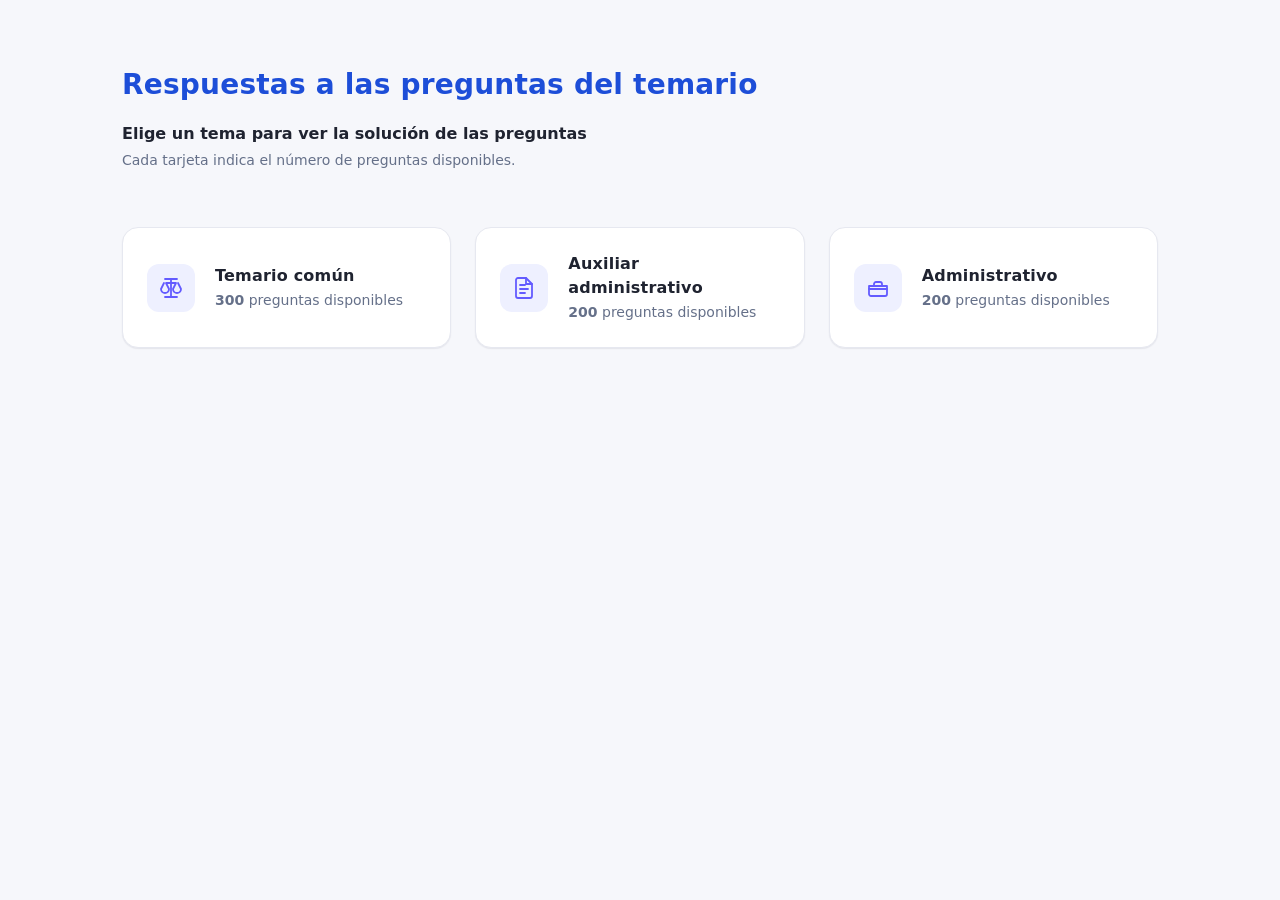
==== html/index.html @ 927ed0c7 "Update and rename index_todo.html to index.html" ====
<!doctype html>
<html lang="es">
<head>
  <meta charset="utf-8" />
  <meta name="viewport" content="width=device-width,initial-scale=1" />
  <title>Respuestas a las preguntas del temario</title>
  <meta name="description" content="Elige un tema para practicar. Cada tarjeta indica el número de preguntas disponibles." />
  <style>
    /* ====== Diseño base (variables) ====== */
    :root{
      --bg: #f6f7fb;
      --card: #ffffff;
      --text: #1f2330;
      --muted: #657089;
      --border: #e6e8f0;
      --brand: #635bff; /* violeta suave */
      --brand-ink: #463cff;
      --icon-bg: #eef0ff;
      --radius-lg: 16px;
      --radius-md: 12px;
      --shadow-sm: 0 1px 2px rgba(16,24,40,.04), 0 1px 1px rgba(16,24,40,.04);
      --shadow-md: 0 8px 24px rgba(16,24,40,.08);
      --focus: 2px solid #9aa5ff;
      --container: clamp(280px, 92vw, 1100px);
      --space-1: .25rem;
      --space-2: .5rem;
      --space-3: .75rem;
      --space-4: 1rem;
      --space-5: 1.25rem;
      --space-6: 1.5rem;
      --space-7: 2rem;
      --space-8: 2.5rem;
    }
    @media (prefers-color-scheme: dark){
      :root{
        --bg: #0f121a;
        --card: #151928;
        --text: #e8ecf8;
        --muted: #a3adbf;
        --border: #2a3145;
        --icon-bg: #1e2440;
        --shadow-sm: none;
        --shadow-md: 0 12px 30px rgba(0,0,0,.35);
        --focus: 2px solid #7b84ff;
      }
    }

    /* ====== Reset/Tipografía ====== */
    html,body{height:100%}
    *{box-sizing:border-box}
    body{
      margin:0;
      font: 15px/1.5 ui-sans-serif, system-ui, -apple-system, "Segoe UI", Roboto, "Helvetica Neue", Arial, "Noto Sans", "Apple Color Emoji","Segoe UI Emoji";
      color: var(--text);
      background: var(--bg);
      -webkit-font-smoothing: antialiased;
      -moz-osx-font-smoothing: grayscale;
    }
    a{color:inherit;text-decoration:none}

    /* ====== Layout ====== */
    .container{
      width: var(--container);
      margin: 0 auto;
      padding: clamp(16px, 3vw, 32px);
    }
    header.page-header{
      padding-block: var(--space-7) var(--space-6);
    }
    h1{
      font-size: clamp(20px, 3vw, 28px);
      font-weight: 800;
      margin: 0 0 var(--space-4);
      letter-spacing: .2px;
	  color: rgb(29 78 216 / var(--tw-text-opacity, 1));
    }
    .lead{
      font-size: clamp(14px, 2.2vw, 16px);
      margin: 0 0 var(--space-1);
      font-weight: 600;
    }
    .hint{
      color: var(--muted);
      margin: 0;
      font-size: 14px;
    }

    /* ====== Grid de tarjetas ====== */
    .cards{
      margin-top: var(--space-7);
      display: grid;
      grid-template-columns: repeat(12, 1fr);
      gap: var(--space-6);
    }
    /* 1 col móvil, 2 cols tablet, 3 cols desktop */
    .cards > a.card{
      grid-column: span 12;
    }
    @media (min-width: 640px){
      .cards > a.card{ grid-column: span 6; }
    }
    @media (min-width: 980px){
      .cards > a.card{ grid-column: span 4; }
    }

    /* ====== Tarjeta ====== */
    .card{
      background: var(--card);
      border: 1px solid var(--border);
      border-radius: var(--radius-lg);
      box-shadow: var(--shadow-sm);
      padding: var(--space-6);
      display: grid;
      grid-template-columns: auto 1fr auto;
      gap: var(--space-5);
      align-items: center;
      transition: border-color .2s ease, box-shadow .2s ease, transform .06s ease;
      position: relative;
      isolation: isolate;
    }
    .card:hover{
      border-color: color-mix(in oklab, var(--brand) 30%, var(--border));
      box-shadow: var(--shadow-md);
    }
    .card:active{ transform: translateY(1px); }
    .card:focus-visible{
      outline: none;
      box-shadow: 0 0 0 4px color-mix(in oklab, var(--brand) 25%, transparent);
      border-color: var(--brand);
    }

    /* Icono circular */
    .card .icon-wrap{
      width: 48px; height: 48px;
      border-radius: 12px;
      background: var(--icon-bg);
      display: grid; place-items: center;
      color: var(--brand);
    }
    .card .icon{ width: 24px; height: 24px; display: block }
    .card:hover .icon { transform: translateY(-1px); transition: transform .2s ease }

    /* Texto */
    .card h3{
      margin: 0 0 2px;
      font-size: 16px;
      font-weight: 700;
      letter-spacing: .2px;
    }
    .card p{
      margin: 0;
      color: var(--muted);
      font-size: 14px;
    }

    /* Flecha -->
    .card .chev{
      width: 20px; height: 20px;
      color: var(--brand);
      opacity: .85;
      transform: translateX(-2px);
      transition: transform .2s ease, opacity .2s ease;
    }
    .card:hover .chev{ transform: translateX(0); opacity: 1; }

    /* Etiquetas opcionales (mejora) */
    .tags{
      display:flex; gap:6px; margin-top:8px;
    }
    .tag{
      font-size: 12px; color: var(--brand);
      background: color-mix(in oklab, var(--icon-bg) 65%, white);
      border: 1px solid var(--border);
      padding: 2px 8px; border-radius: 999px;
      display:inline-flex; align-items:center; gap:6px;
    }
    .tag .dot{
      width:6px;height:6px;border-radius:50%;background:var(--brand);
    }

    /* Accesibilidad: sólo-para-lectores */
    .sr-only{
      position:absolute; width:1px; height:1px; padding:0; margin:-1px; overflow:hidden; clip:rect(0,0,0,0); white-space:nowrap; border:0;
    }
  </style>
</head>
<body>
  <main class="container">
    <header class="page-header" aria-labelledby="page-title">
      <h1 id="page-title">Respuestas a las preguntas del temario</h1>
      <p class="lead">Elige un tema para ver la solución de las preguntas</p>
      <p class="hint">Cada tarjeta indica el número de preguntas disponibles.</p>
    </header>

    <section class="cards" aria-label="Temas disponibles">
      <!-- Temario común -->
      <a class="card" href="temario-comun.html" aria-label="Abrir Temario común, 300 preguntas disponibles">
        <span class="icon-wrap" aria-hidden="true">
          <!-- Balanza / justicia -->
          <svg class="icon" viewBox="0 0 24 24" fill="none" stroke="currentColor" stroke-width="1.8" stroke-linecap="round" stroke-linejoin="round" aria-hidden="true">
            <path d="M12 3v18M6 21h12M18 3H6M5 7l-3 6a4 4 0 0 0 8 0L7 7h10l-3 6a4 4 0 0 0 8 0l-3-6"/>
          </svg>
        </span>
        <div>
          <h3>Temario común</h3>
          <p><strong>300</strong> preguntas disponibles</p>
          <!--div class="tags" aria-hidden="true">
            <span class="tag"><span class="dot"></span>General</span>
            <span class="tag"><span class="dot"></span>Actualizado</span>
          </div-->
        </div>
        <svg class="chev" viewBox="0 0 24 24" fill="none" stroke="currentColor" stroke-width="2" aria-hidden="true">
          <path d="M9 18l6-6-6-6"/>
        </svg>
      </a>

      <!-- Auxiliar administrativo -->
      <a class="card" href="auxiliar-administrativo.html" aria-label="Abrir Auxiliar administrativo, 200 preguntas disponibles">
        <span class="icon-wrap" aria-hidden="true">
          <!-- Documento -->
          <svg class="icon" viewBox="0 0 24 24" fill="none" stroke="currentColor" stroke-width="1.8" stroke-linecap="round" stroke-linejoin="round" aria-hidden="true">
            <path d="M14 2H6a2 2 0 0 0-2 2v16a2 2 0 0 0 2 2h12a2 2 0 0 0 2-2V8z"/>
            <path d="M14 2v6h6M8 13h8M8 17h5M8 9h5"/>
          </svg>
        </span>
        <div>
          <h3>Auxiliar administrativo</h3>
          <p><strong>200</strong> preguntas disponibles</p>
          <!--div class="tags" aria-hidden="true">
            <span class="tag"><span class="dot"></span>Documentación</span>
            <span class="tag"><span class="dot"></span>Gestión</span>
          </div-->
        </div>
        <svg class="chev" viewBox="0 0 24 24" fill="none" stroke="currentColor" stroke-width="2" aria-hidden="true">
          <path d="M9 18l6-6-6-6"/>
        </svg>
      </a>

      <!-- Administrativo -->
      <a class="card" href="administrativo.html" aria-label="Abrir Administrativo, 200 preguntas disponibles">
        <span class="icon-wrap" aria-hidden="true">
          <!-- Maletín -->
          <svg class="icon" viewBox="0 0 24 24" fill="none" stroke="currentColor" stroke-width="1.8" stroke-linecap="round" stroke-linejoin="round" aria-hidden="true">
            <path d="M10 6h4a2 2 0 0 1 2 2v2h-8V8a2 2 0 0 1 2-2z"/>
            <path d="M3 10h18v8a2 2 0 0 1-2 2H5a2 2 0 0 1-2-2z"/>
            <path d="M3 13h18"/>
          </svg>
        </span>
        <div>
          <h3>Administrativo</h3>
          <p><strong>200</strong> preguntas disponibles</p>
          <!--div class="tags" aria-hidden="true">
            <span class="tag"><span class="dot"></span>Oficina</span>
            <span class="tag"><span class="dot"></span>Procesos</span>
          </div-->
        </div>
        <svg class="chev" viewBox="0 0 24 24" fill="none" stroke="currentColor" stroke-width="2" aria-hidden="true">
          <path d="M9 18l6-6-6-6"/>
        </svg>
      </a>
    </section>

    <p class="sr-only" aria-live="polite">3 temas disponibles. Usa tabulador para navegar por las tarjetas y presiona Enter para abrir un tema.</p>
  </main>
</body>
</html>
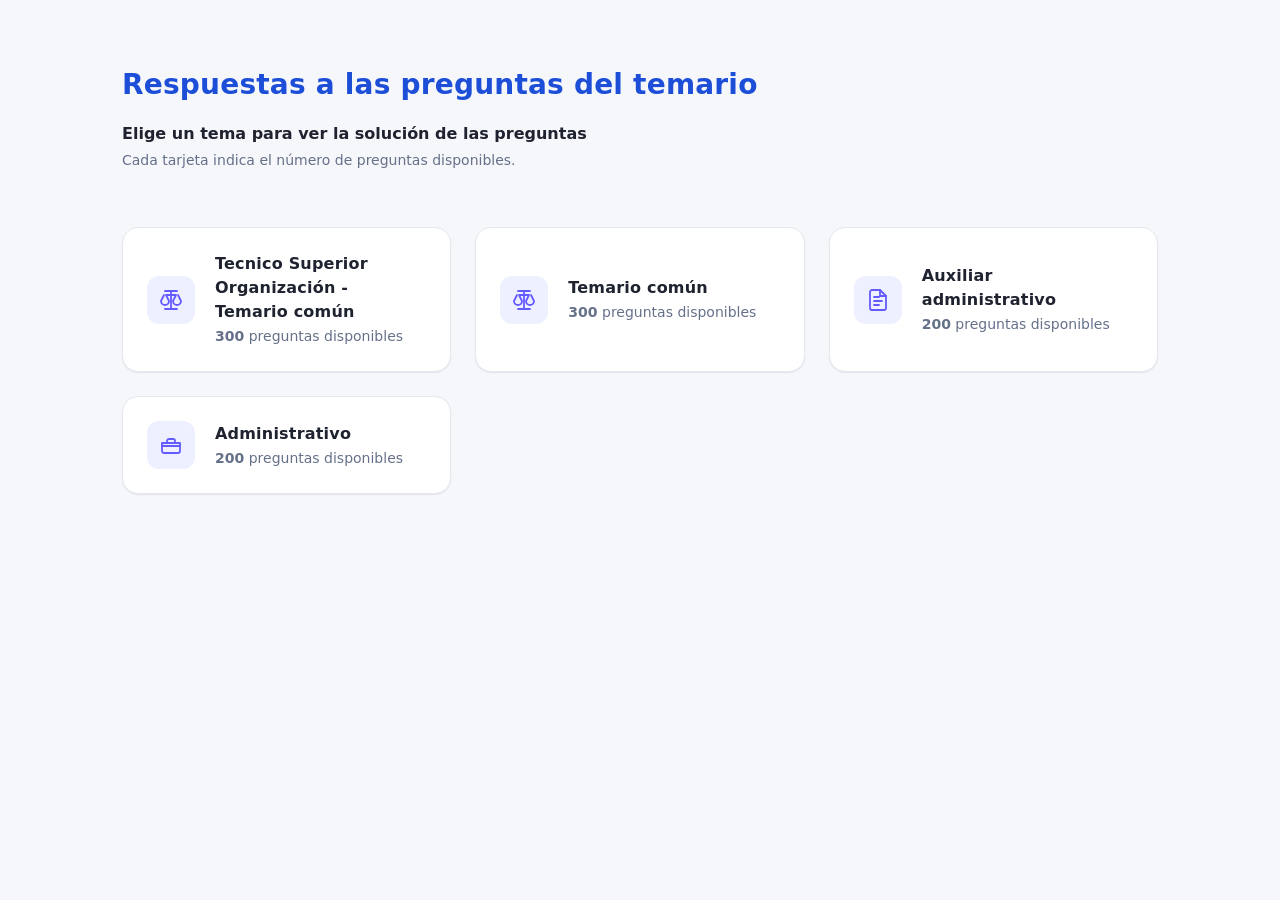
==== commit 1f54c9df: "Update index.html" ====
--- a/html/index.html
+++ b/html/index.html
@@ -193,6 +193,27 @@
     </header>
 
     <section class="cards" aria-label="Temas disponibles">
+ 	<!-- Tecnico Superior Organización - Temario común -->
+      <a class="card" href="tecnico-superior-temario-comun.html" aria-label="Tecnico Superior Organización - Abrir Temario común, 300 preguntas disponibles">
+        <span class="icon-wrap" aria-hidden="true">
+          <!-- Balanza / justicia -->
+          <svg class="icon" viewBox="0 0 24 24" fill="none" stroke="currentColor" stroke-width="1.8" stroke-linecap="round" stroke-linejoin="round" aria-hidden="true">
+            <path d="M12 3v18M6 21h12M18 3H6M5 7l-3 6a4 4 0 0 0 8 0L7 7h10l-3 6a4 4 0 0 0 8 0l-3-6"/>
+          </svg>
+        </span>
+        <div>
+          <h3>Tecnico Superior Organización - Temario común</h3>
+          <p><strong>300</strong> preguntas disponibles</p>
+          <!--div class="tags" aria-hidden="true">
+            <span class="tag"><span class="dot"></span>General</span>
+            <span class="tag"><span class="dot"></span>Actualizado</span>
+          </div-->
+        </div>
+        <svg class="chev" viewBox="0 0 24 24" fill="none" stroke="currentColor" stroke-width="2" aria-hidden="true">
+          <path d="M9 18l6-6-6-6"/>
+        </svg>
+      </a>
+		
       <!-- Temario común -->
       <a class="card" href="temario-comun.html" aria-label="Abrir Temario común, 300 preguntas disponibles">
         <span class="icon-wrap" aria-hidden="true">
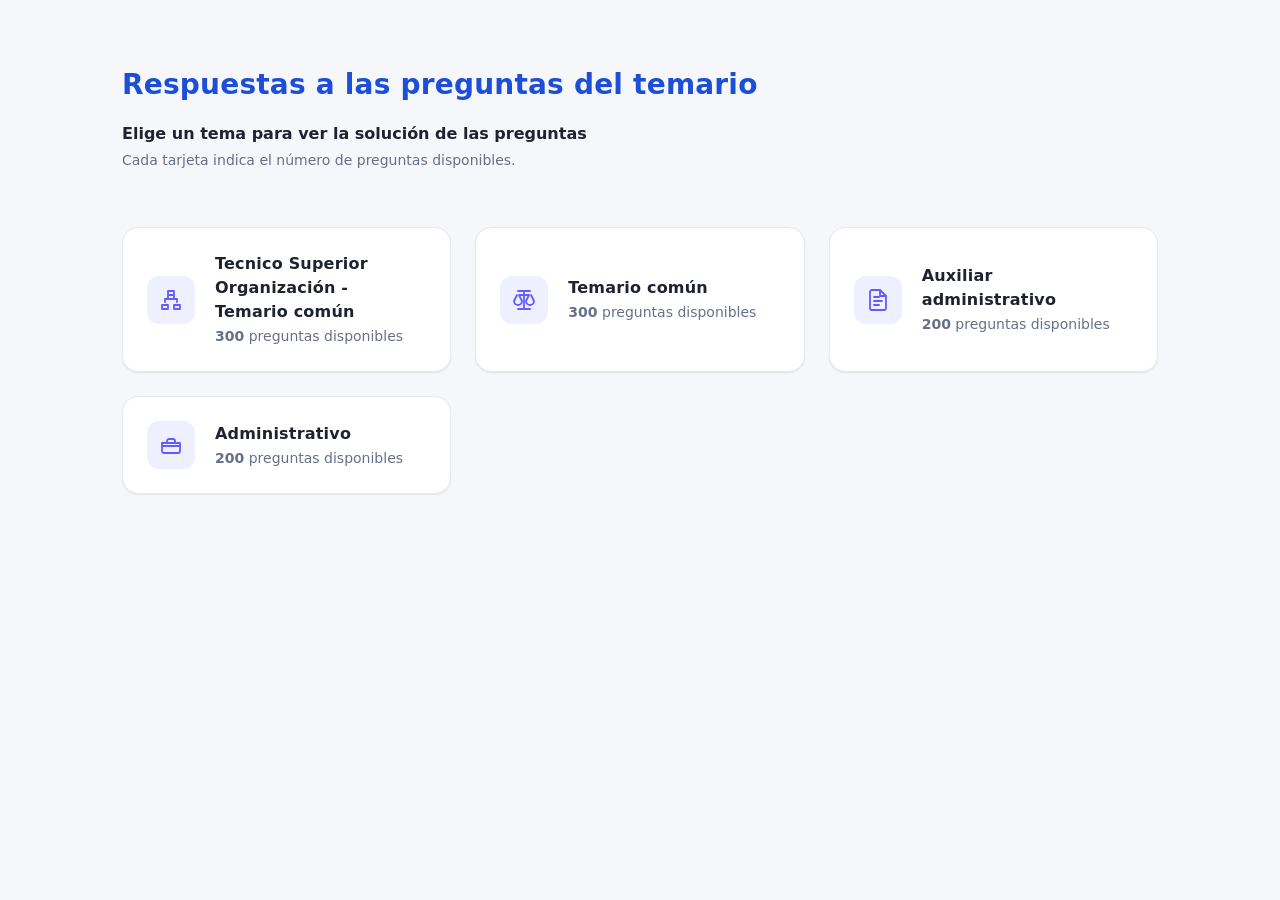
==== commit 0797df65: "Update index.html" ====
--- a/html/index.html
+++ b/html/index.html
@@ -194,12 +194,15 @@
 
     <section class="cards" aria-label="Temas disponibles">
  	<!-- Tecnico Superior Organización - Temario común -->
-      <a class="card" href="tecnico-superior-temario-comun.html" aria-label="Tecnico Superior Organización - Abrir Temario común, 300 preguntas disponibles">
+      <a class="card" href="tecnico-superior-temario-comun.html" aria-label="Tecnico Superior Organización - Abrir Temario común, 200 preguntas disponibles">
         <span class="icon-wrap" aria-hidden="true">
           <!-- Balanza / justicia -->
-          <svg class="icon" viewBox="0 0 24 24" fill="none" stroke="currentColor" stroke-width="1.8" stroke-linecap="round" stroke-linejoin="round" aria-hidden="true">
+          <!-- svg class="icon" viewBox="0 0 24 24" fill="none" stroke="currentColor" stroke-width="1.8" stroke-linecap="round" stroke-linejoin="round" aria-hidden="true">
             <path d="M12 3v18M6 21h12M18 3H6M5 7l-3 6a4 4 0 0 0 8 0L7 7h10l-3 6a4 4 0 0 0 8 0l-3-6"/>
-          </svg>
+		</svg -->
+		<svg class="icon" viewBox="0 0 24 24" fill="none" stroke="currentColor" stroke-width="1.8" stroke-linecap="round" stroke-linejoin="round" aria-hidden="true">
+  			<path d="M9 3h6v4H9zm-6 14h6v4H3zm12 0h6v4h-6zm-6-10v4h6V7M6 14v-3h12v3"/>
+		</svg>
         </span>
         <div>
           <h3>Tecnico Superior Organización - Temario común</h3>
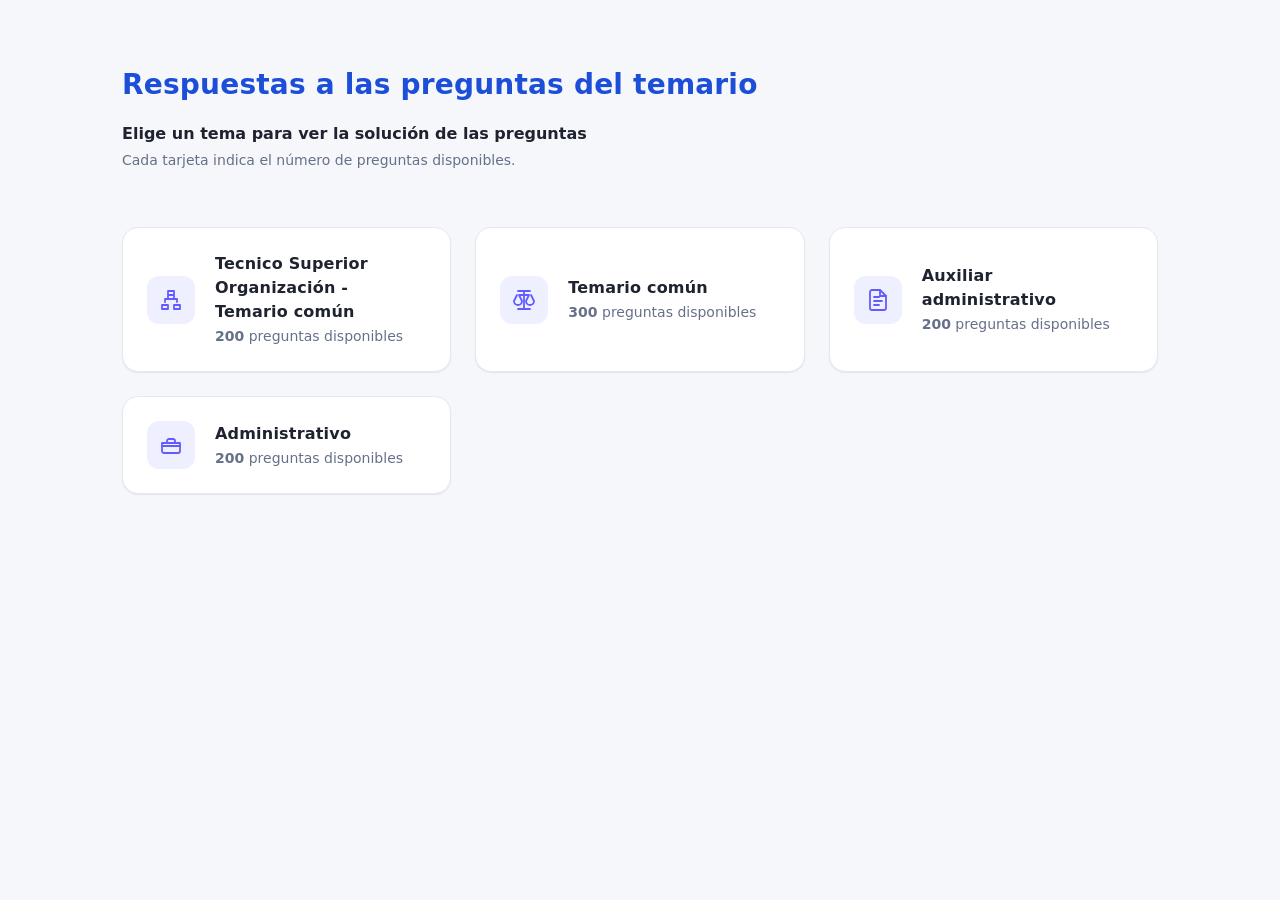
==== commit cfd814ec: "Update index.html" ====
--- a/html/index.html
+++ b/html/index.html
@@ -206,7 +206,7 @@
         </span>
         <div>
           <h3>Tecnico Superior Organización - Temario común</h3>
-          <p><strong>300</strong> preguntas disponibles</p>
+          <p><strong>200</strong> preguntas disponibles</p>
           <!--div class="tags" aria-hidden="true">
             <span class="tag"><span class="dot"></span>General</span>
             <span class="tag"><span class="dot"></span>Actualizado</span>
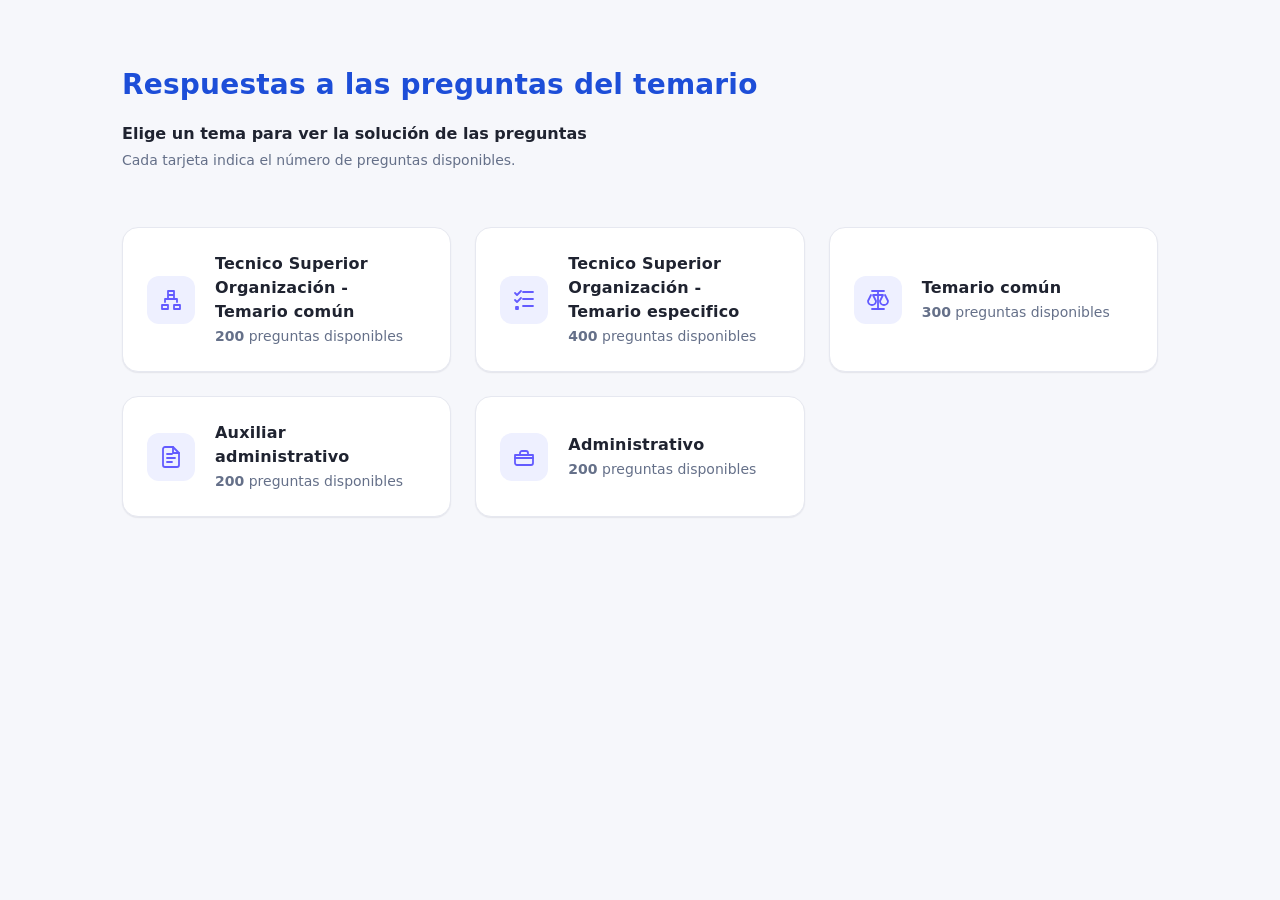
==== commit 8b84f069: "Update index.html" ====
--- a/html/index.html
+++ b/html/index.html
@@ -216,7 +216,29 @@
           <path d="M9 18l6-6-6-6"/>
         </svg>
       </a>
-		
+	 	<!-- Tecnico Superior Organización - Temario especifico -->
+      <a class="card" href="tecnico-superior-temario.html" aria-label="Tecnico Superior Organización, 400 preguntas disponibles">
+        <span class="icon-wrap" aria-hidden="true">
+          <!-- Balanza / justicia -->
+          <!-- svg class="icon" viewBox="0 0 24 24" fill="none" stroke="currentColor" stroke-width="1.8" stroke-linecap="round" stroke-linejoin="round" aria-hidden="true">
+            <path d="M12 3v18M6 21h12M18 3H6M5 7l-3 6a4 4 0 0 0 8 0L7 7h10l-3 6a4 4 0 0 0 8 0l-3-6"/>
+		</svg -->
+		<svg class="icon" viewBox="0 0 24 24" fill="none" stroke="currentColor" stroke-width="1.8" stroke-linecap="round" stroke-linejoin="round" aria-hidden="true">
+  			 <path d="m3 5 2 2 4-4m2 1h10M3 12l2 2 4-4m2 1h10M4 19h2v2H4zm7-1h10"/>
+		</svg>
+        </span>
+        <div>
+          <h3>Tecnico Superior Organización - Temario especifico</h3>
+          <p><strong>400</strong> preguntas disponibles</p>
+          <!--div class="tags" aria-hidden="true">
+            <span class="tag"><span class="dot"></span>General</span>
+            <span class="tag"><span class="dot"></span>Actualizado</span>
+          </div-->
+        </div>
+        <svg class="chev" viewBox="0 0 24 24" fill="none" stroke="currentColor" stroke-width="2" aria-hidden="true">
+          <path d="M9 18l6-6-6-6"/>
+        </svg>
+      </a>
       <!-- Temario común -->
       <a class="card" href="temario-comun.html" aria-label="Abrir Temario común, 300 preguntas disponibles">
         <span class="icon-wrap" aria-hidden="true">
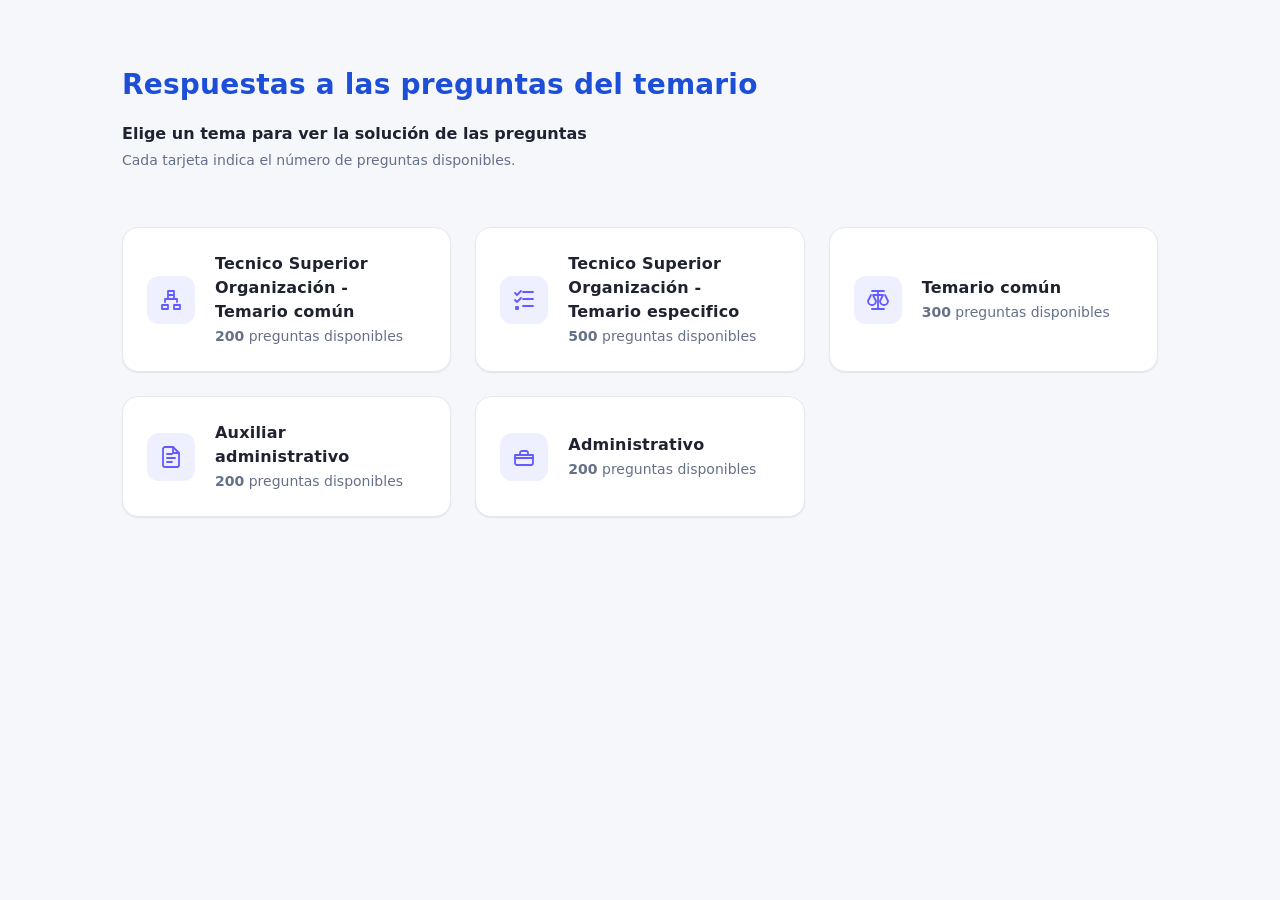
==== commit 57e0e423: "Update index.html" ====
--- a/html/index.html
+++ b/html/index.html
@@ -217,7 +217,7 @@
         </svg>
       </a>
 	 	<!-- Tecnico Superior Organización - Temario especifico -->
-      <a class="card" href="tecnico-superior-temario.html" aria-label="Tecnico Superior Organización, 400 preguntas disponibles">
+      <a class="card" href="tecnico-superior-temario.html" aria-label="Tecnico Superior Organización, 500 preguntas disponibles">
         <span class="icon-wrap" aria-hidden="true">
           <!-- Balanza / justicia -->
           <!-- svg class="icon" viewBox="0 0 24 24" fill="none" stroke="currentColor" stroke-width="1.8" stroke-linecap="round" stroke-linejoin="round" aria-hidden="true">
@@ -229,7 +229,7 @@
         </span>
         <div>
           <h3>Tecnico Superior Organización - Temario especifico</h3>
-          <p><strong>400</strong> preguntas disponibles</p>
+          <p><strong>500</strong> preguntas disponibles</p>
           <!--div class="tags" aria-hidden="true">
             <span class="tag"><span class="dot"></span>General</span>
             <span class="tag"><span class="dot"></span>Actualizado</span>
